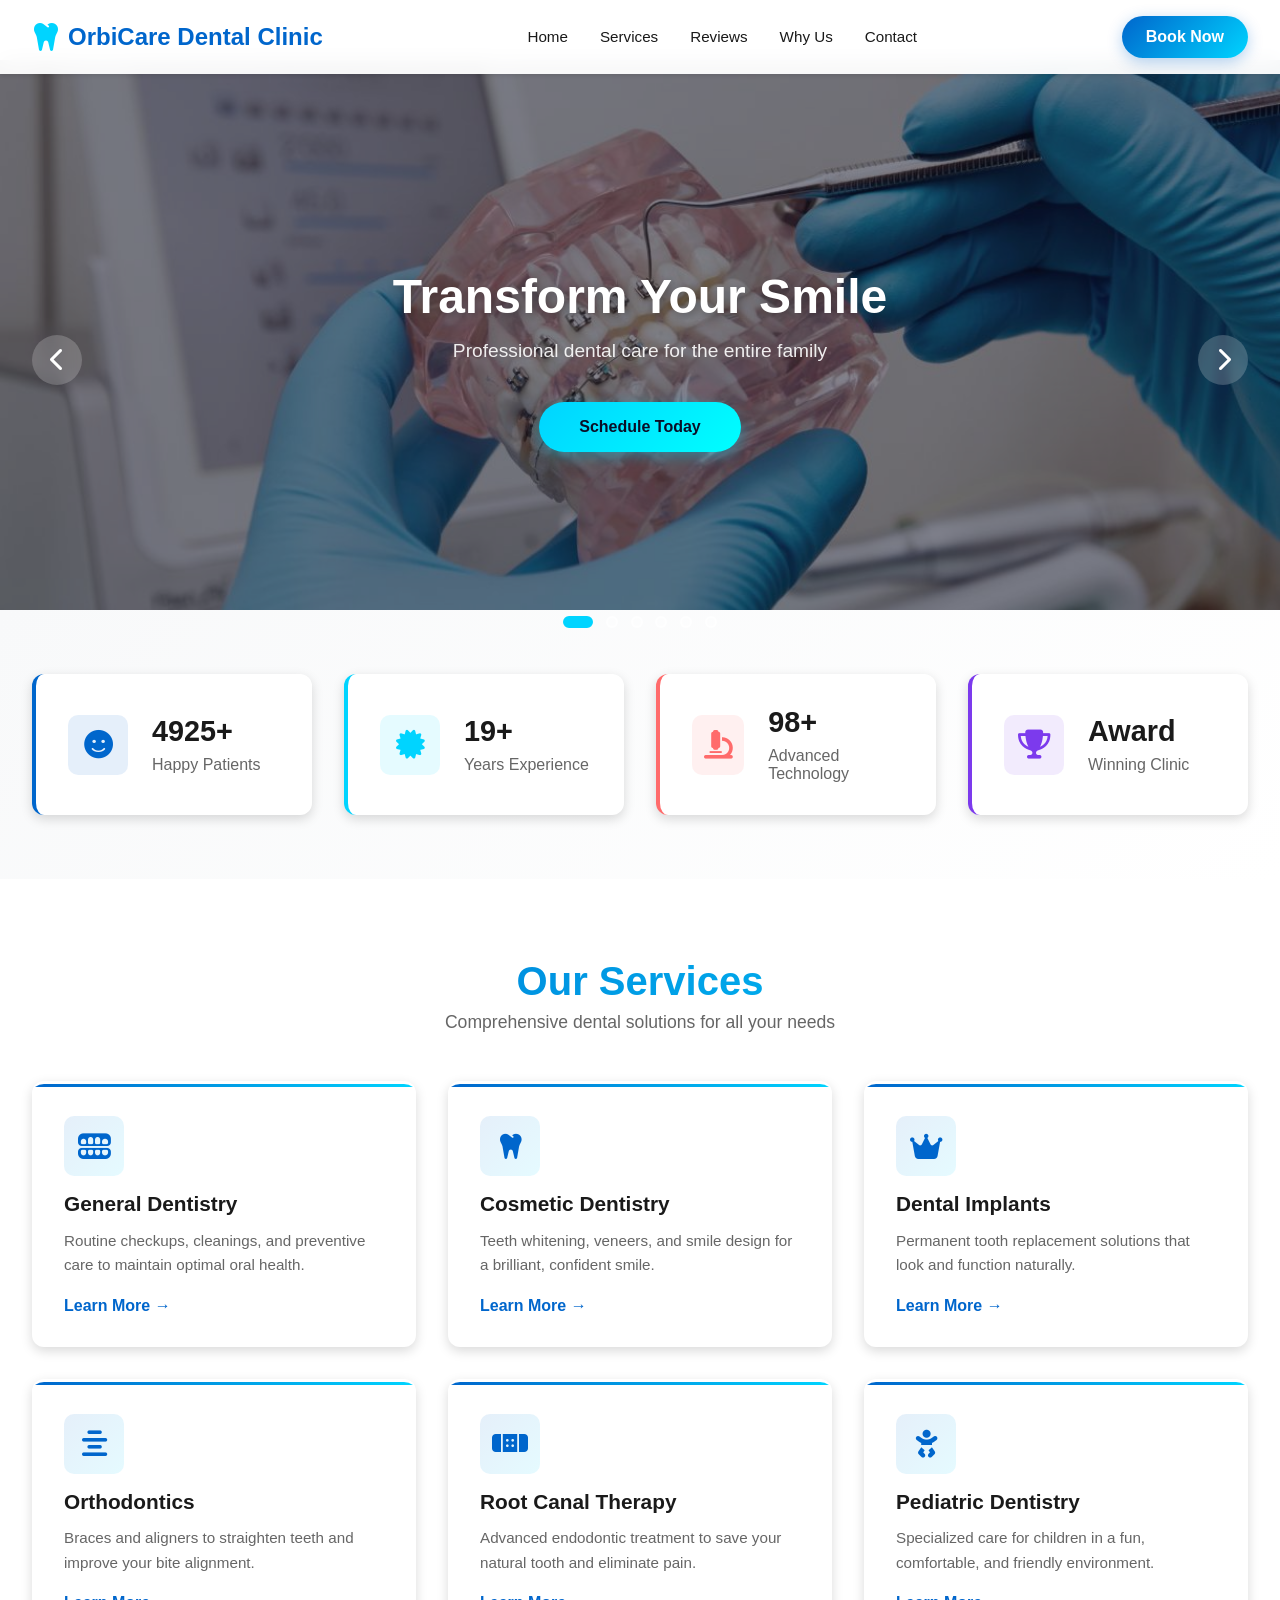
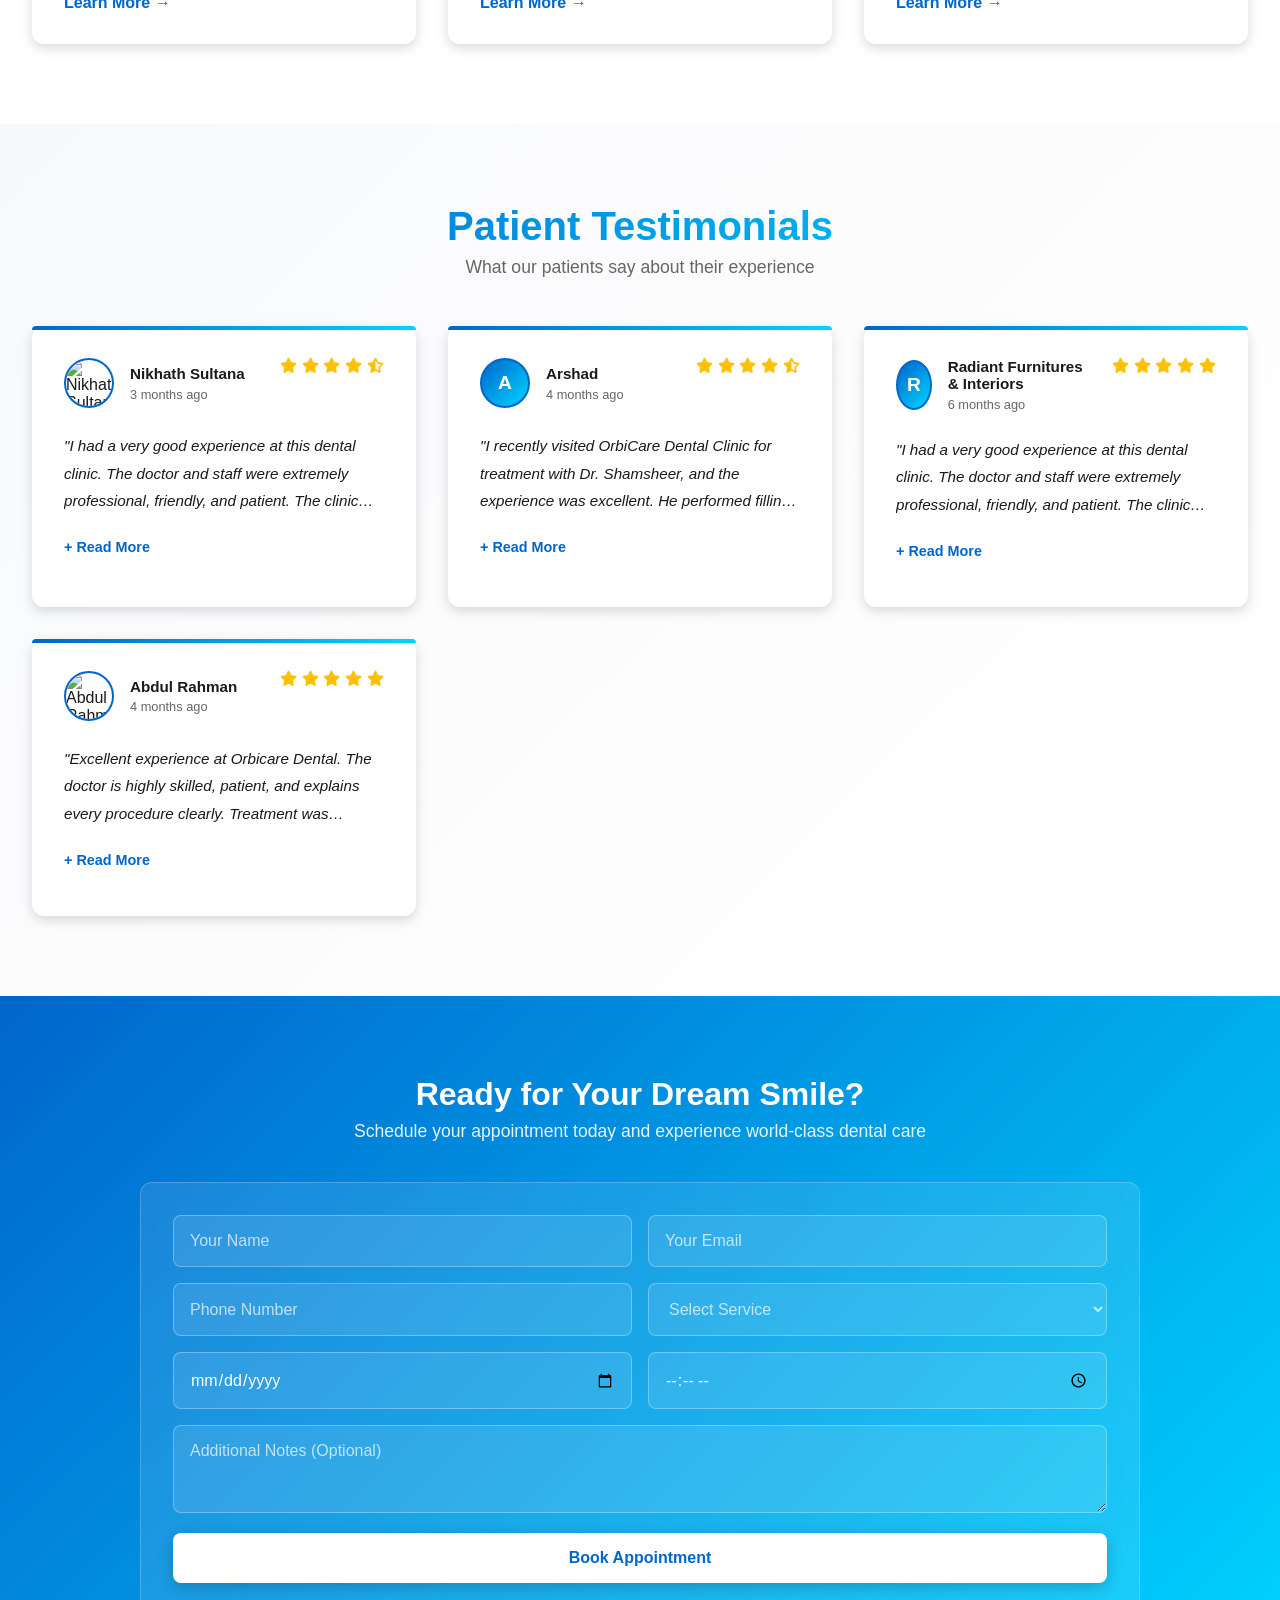
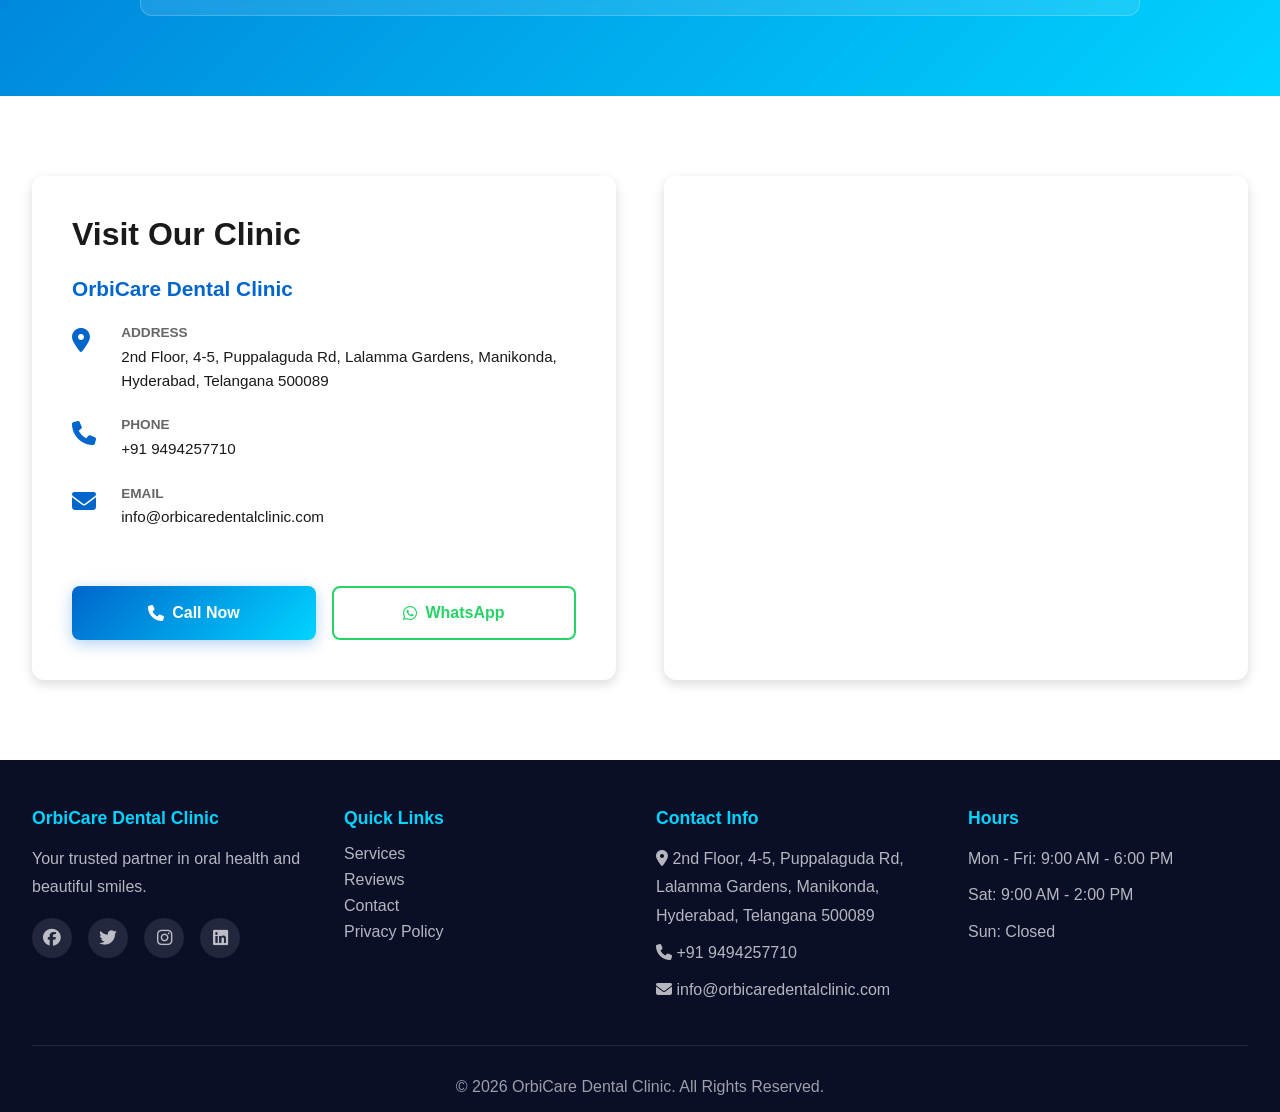
==== index.html @ 0be663b0 "first commit" ====
<!DOCTYPE html>
<html lang="en">
<head>
    <meta charset="UTF-8">
    <meta name="viewport" content="width=device-width, initial-scale=1.0">
    <title>OrbiCare Dental Clinic | Professional Dental Care</title>
    <link rel="stylesheet" href="styles.css">
    <link rel="stylesheet" href="https://cdnjs.cloudflare.com/ajax/libs/font-awesome/6.4.0/css/all.min.css">
</head>
<body>

    <!-- NAVIGATION BAR -->
    <header class="navbar">
        <div class="navbar-container">
            <div class="logo">
                <i class="fas fa-tooth"></i>
                <span>OrbiCare Dental Clinic</span>
            </div>
            <nav class="nav-menu">
                <ul class="nav-links">
                    <li><a href="#hero" class="nav-link">Home</a></li>
                    <li><a href="#services" class="nav-link">Services</a></li>
                    <li><a href="#testimonials" class="nav-link">Reviews</a></li>
                    <li><a href="#stats" class="nav-link">Why Us</a></li>
                    <li><a href="#appointment" class="nav-link">Contact</a></li>
                </ul>
            </nav>
            <a href="#appointment" class="btn-cta">Book Now</a>
            <div class="hamburger">
                <span></span>
                <span></span>
                <span></span>
            </div>
        </div>
    </header>

    <!-- HERO CAROUSEL SECTION -->
    <section id="hero" class="hero-carousel">
        <div class="carousel-container">
            <div class="carousel-wrapper">
                <div class="carousel-slide active" style="background-image: url('6.jpg')">
                    <div class="carousel-overlay"></div>
                    <div class="carousel-content">
                        <h1>Transform Your Smile</h1>
                        <p>Professional dental care for the entire family</p>
                        <a href="#appointment" class="btn-hero">Schedule Today</a>
                    </div>
                </div>
                <div class="carousel-slide" style="background-image: url('1.jpg')">
                    <div class="carousel-overlay"></div>
                    <div class="carousel-content">
                        <h1>Advanced Technology</h1>
                        <p>State-of-the-art equipment for superior results</p>
                        <a href="#services" class="btn-hero">Explore Services</a>
                    </div>
                </div>
                <div class="carousel-slide" style="background-image: url('2.jpg')">
                    <div class="carousel-overlay"></div>
                    <div class="carousel-content">
                        <h1>Expert Dentists</h1>
                        <p>Experienced professionals dedicated to your oral health</p>
                        <a href="#appointment" class="btn-hero">Meet Our Team</a>
                    </div>
                </div>
                <div class="carousel-slide" style="background-image: url('3.jpg')">
                    <div class="carousel-overlay"></div>
                    <div class="carousel-content">
                        <h1>Comfort First</h1>
                        <p>Pain-free treatments in a welcoming environment</p>
                        <a href="#services" class="btn-hero">Learn More</a>
                    </div>
                </div>
                <div class="carousel-slide" style="background-image: url('4.jpg')">
                    <div class="carousel-overlay"></div>
                    <div class="carousel-content">
                        <h1>Patient Satisfaction</h1>
                        <p>Your smile is our priority</p>
                        <a href="#testimonials" class="btn-hero">See Reviews</a>
                    </div>
                </div>
                <div class="carousel-slide" style="background-image: url('5.jpg')">
                    <div class="carousel-overlay"></div>
                    <div class="carousel-content">
                        <h1>Family Dental Care</h1>
                        <p>Complete oral health solutions for everyone</p>
                        <a href="#appointment" class="btn-hero">Book Now</a>
                    </div>
                </div>
            </div>
            <button class="carousel-control prev" onclick="changeSlide(-1)">
                <i class="fas fa-chevron-left"></i>
            </button>
            <button class="carousel-control next" onclick="changeSlide(1)">
                <i class="fas fa-chevron-right"></i>
            </button>
            <div class="carousel-dots">
                <span class="dot active" onclick="currentSlide(0)"></span>
                <span class="dot" onclick="currentSlide(1)"></span>
                <span class="dot" onclick="currentSlide(2)"></span>
                <span class="dot" onclick="currentSlide(3)"></span>
                <span class="dot" onclick="currentSlide(4)"></span>
                <span class="dot" onclick="currentSlide(5)"></span>
            </div>
        </div>
    </section>

    <!-- STATISTICS DASHBOARD SECTION -->
    <section id="stats" class="stats-dashboard">
        <div class="stats-container">
            <div class="stat-widget">
                <div class="stat-icon">
                    <i class="fas fa-smile"></i>
                </div>
                <div class="stat-content">
                    <h3>5000+</h3>
                    <p>Happy Patients</p>
                </div>
            </div>
            <div class="stat-widget">
                <div class="stat-icon">
                    <i class="fas fa-certificate"></i>
                </div>
                <div class="stat-content">
                    <h3>20+</h3>
                    <p>Years Experience</p>
                </div>
            </div>
            <div class="stat-widget">
                <div class="stat-icon">
                    <i class="fas fa-microscope"></i>
                </div>
                <div class="stat-content">
                    <h3>100%</h3>
                    <p>Advanced Technology</p>
                </div>
            </div>
            <div class="stat-widget">
                <div class="stat-icon">
                    <i class="fas fa-trophy"></i>
                </div>
                <div class="stat-content">
                    <h3>Award</h3>
                    <p>Winning Clinic</p>
                </div>
            </div>
        </div>
    </section>

    <!-- SERVICES GRID SECTION -->
    <section id="services" class="services-section">
        <div class="section-header">
            <h2>Our Services</h2>
            <p>Comprehensive dental solutions for all your needs</p>
        </div>
        <div class="services-grid">
            <div class="service-card">
                <div class="service-icon">
                    <i class="fas fa-teeth-open"></i>
                </div>
                <h3>General Dentistry</h3>
                <p>Routine checkups, cleanings, and preventive care to maintain optimal oral health.</p>
                <a href="#" class="service-link">Learn More →</a>
            </div>
            <div class="service-card">
                <div class="service-icon">
                    <i class="fas fa-tooth"></i>
                </div>
                <h3>Cosmetic Dentistry</h3>
                <p>Teeth whitening, veneers, and smile design for a brilliant, confident smile.</p>
                <a href="#" class="service-link">Learn More →</a>
            </div>
            <div class="service-card">
                <div class="service-icon">
                    <i class="fas fa-crown"></i>
                </div>
                <h3>Dental Implants</h3>
                <p>Permanent tooth replacement solutions that look and function naturally.</p>
                <a href="#" class="service-link">Learn More →</a>
            </div>
            <div class="service-card">
                <div class="service-icon">
                    <i class="fas fa-align-center"></i>
                </div>
                <h3>Orthodontics</h3>
                <p>Braces and aligners to straighten teeth and improve your bite alignment.</p>
                <a href="#" class="service-link">Learn More →</a>
            </div>
            <div class="service-card">
                <div class="service-icon">
                    <i class="fas fa-band-aid"></i>
                </div>
                <h3>Root Canal Therapy</h3>
                <p>Advanced endodontic treatment to save your natural tooth and eliminate pain.</p>
                <a href="#" class="service-link">Learn More →</a>
            </div>
            <div class="service-card">
                <div class="service-icon">
                    <i class="fas fa-baby"></i>
                </div>
                <h3>Pediatric Dentistry</h3>
                <p>Specialized care for children in a fun, comfortable, and friendly environment.</p>
                <a href="#" class="service-link">Learn More →</a>
            </div>
        </div>
    </section>

    <!-- TESTIMONIALS SECTION -->
    <section id="testimonials" class="testimonials-section">
        <div class="section-header">
            <h2>Patient Testimonials</h2>
            <p>What our patients say about their experience</p>
        </div>
        <div class="testimonials-grid">
            <div class="testimonial-card">
                <div class="testimonial-header">
                    <div class="testimonial-user">
                        <img src="https://lh3.googleusercontent.com/a-/ALV-UjXwmAlbNL9shsb-HJg9FGjCRaRhIId06NiR-T8jt3-4wOyjhgVpzw=w72-h72-p-rp-mo-br100" alt="Nikhath Sultana" class="profile-pic">
                        <div class="user-info">
                            <strong>Nikhath Sultana</strong>
                            <span>3 months ago</span>
                        </div>
                    </div>
                    <div class="rating">
                        <i class="fas fa-star"></i>
                        <i class="fas fa-star"></i>
                        <i class="fas fa-star"></i>
                        <i class="fas fa-star"></i>
                        <i class="fas fa-star-half-alt"></i>
                    </div>
                </div>
                <p class="testimonial-text testimonial-text-collapsed" id="testimonial-1">"I had a very good experience at this dental clinic. The doctor and staff were extremely professional, friendly, and patient. The clinic was clean and well maintained, and the treatment was explained clearly before starting. I felt comfortable throughout the procedure. Highly recommended for anyone looking for quality dental care. Please visit orbicare Dental clinic"</p>
                <button class="read-more-btn" onclick="toggleTestimonial(1)">Read More</button>
            </div>
            <div class="testimonial-card">
                <div class="testimonial-header">
                    <div class="testimonial-user">
                        <div class="profile-pic profile-pic-placeholder">A</div>
                        <div class="user-info">
                            <strong>Arshad</strong>
                            <span>4 months ago</span>
                        </div>
                    </div>
                    <div class="rating">
                        <i class="fas fa-star"></i>
                        <i class="fas fa-star"></i>
                        <i class="fas fa-star"></i>
                        <i class="fas fa-star"></i>
                        <i class="fas fa-star-half-alt"></i>
                    </div>
                </div>
                <p class="testimonial-text testimonial-text-collapsed" id="testimonial-2">"I recently visited OrbiCare Dental Clinic for treatment with Dr. Shamsheer, and the experience was excellent. He performed fillings on several cavities using a truly minimally invasive approach, removing only what was necessary to preserve the natural tooth structure and help prevent a future root canal. He also carried out localized cleaning without using harsh chemicals, which made the procedure very comfortable. The treatment was smooth, precise, and pain-free, and my dental pain has fully resolved. Another major positive is that the rates are very affordable compared to the current market, while still providing some of the best quality treatment I've experienced. Overall, Dr. Shamsheer is skilled, gentle, and highly professional. I strongly recommend OrbiCare Dental Clinic for anyone looking for quality, conservative, and affordable dental care."</p>
                <button class="read-more-btn" onclick="toggleTestimonial(2)">Read More</button>
            </div>
            <div class="testimonial-card">
                <div class="testimonial-header">
                    <div class="testimonial-user">
                        <div class="profile-pic profile-pic-placeholder">R</div>
                        <div class="user-info">
                            <strong>Radiant Furnitures & Interiors</strong>
                            <span>6 months ago</span>
                        </div>
                    </div>
                    <div class="rating">
                        <i class="fas fa-star"></i>
                        <i class="fas fa-star"></i>
                        <i class="fas fa-star"></i>
                        <i class="fas fa-star"></i>
                        <i class="fas fa-star"></i>
                    </div>
                </div>
                <p class="testimonial-text testimonial-text-collapsed" id="testimonial-3">"I had a very good experience at this dental clinic. The doctor and staff were extremely professional, friendly, and patient. The clinic was clean and well maintained, and the treatment was explained clearly before starting. I felt comfortable throughout the procedure. Highly recommended for anyone looking for quality dental care. Please visit orbicare Dental clinic"</p>
                <button class="read-more-btn" onclick="toggleTestimonial(3)">Read More</button>
            </div>
            <div class="testimonial-card">
                <div class="testimonial-header">
                    <div class="testimonial-user">
                        <img src="https://lh3.googleusercontent.com/a/ACg8ocLKj0dc8hslzlyvfZ8JOM10pDbDwIkddR0zDr7PDvWRXV9E-w=w72-h72-p-rp-mo-br100" alt="Abdul Rahman" class="profile-pic">
                        <div class="user-info">
                            <strong>Abdul Rahman</strong>
                            <span>4 months ago</span>
                        </div>
                    </div>
                    <div class="rating">
                        <i class="fas fa-star"></i>
                        <i class="fas fa-star"></i>
                        <i class="fas fa-star"></i>
                        <i class="fas fa-star"></i>
                        <i class="fas fa-star"></i>
                    </div>
                </div>
                <p class="testimonial-text testimonial-text-collapsed" id="testimonial-4">"Excellent experience at Orbicare Dental. The doctor is highly skilled, patient, and explains every procedure clearly. Treatment was precise, painless, and done with great attention to detail. The clinic is clean, modern, and well maintained. Highly recommended for anyone looking for quality dental care."</p>
                <button class="read-more-btn" onclick="toggleTestimonial(4)">Read More</button>
            </div>
        </div>
    </section>

    <!-- APPOINTMENT BOOKING SECTION -->
    <section id="appointment" class="appointment-section">
        <div class="appointment-container">
            <div class="appointment-content">
                <h2>Ready for Your Dream Smile?</h2>
                <p>Schedule your appointment today and experience world-class dental care</p>
            </div>
            <form class="appointment-form" id="appointmentForm">
                <div class="form-row">
                    <input type="text" placeholder="Your Name" required>
                    <input type="email" placeholder="Your Email" required>
                </div>
                <div class="form-row">
                    <input type="tel" placeholder="Phone Number" required>
                    <select required>
                        <option value="">Select Service</option>
                        <option value="cleaning">General Dentistry</option>
                        <option value="cosmetic">Cosmetic Dentistry</option>
                        <option value="implants">Dental Implants</option>
                        <option value="ortho">Orthodontics</option>
                        <option value="root-canal">Root Canal</option>
                        <option value="pediatric">Pediatric Care</option>
                    </select>
                </div>
                <div class="form-row">
                    <input type="date" required>
                    <input type="time" required>
                </div>
                <textarea placeholder="Additional Notes (Optional)" rows="3"></textarea>
                <button type="submit" class="btn-submit">Book Appointment</button>
            </form>
        </div>
    </section>

    <!-- CONTACT & LOCATION SECTION -->
    <section id="location" class="location-section">
        <div class="location-container">
            <div class="location-content">
                <div class="contact-info-box">
                    <h2>Visit Our Clinic</h2>
                    <div class="clinic-details">
                        <h3>OrbiCare Dental Clinic</h3>
                        <div class="detail-item">
                            <i class="fas fa-map-marker-alt"></i>
                            <div>
                                <p class="detail-label">Address</p>
                                <p class="detail-text">2nd Floor, 4-5, Puppalaguda Rd, Lalamma Gardens, Manikonda, Hyderabad, Telangana 500089</p>
                            </div>
                        </div>
                        <div class="detail-item">
                            <i class="fas fa-phone"></i>
                            <div>
                                <p class="detail-label">Phone</p>
                                <a href="tel:+919494257710" class="detail-text">+91 9494257710</a>
                            </div>
                        </div>
                        <div class="detail-item">
                            <i class="fas fa-envelope"></i>
                            <div>
                                <p class="detail-label">Email</p>
                                <a href="mailto:info@orbicaredentalclinic.com" class="detail-text">info@orbicaredentalclinic.com</a>
                            </div>
                        </div>
                    </div>
                    <div class="contact-buttons">
                        <a href="tel:+919494257710" class="btn-contact-call">
                            <i class="fas fa-phone"></i> Call Now
                        </a>
                        <a href="https://wa.me/919494257710" class="btn-contact-whatsapp">
                            <i class="fab fa-whatsapp"></i> WhatsApp
                        </a>
                    </div>
                </div>
                <div class="map-container">
                    <iframe 
                        src="https://www.google.com/maps/embed?pb=!1m18!1m12!1m3!1d3806.4167!2d78.37878!3d17.4294!2m3!1f0!2f0!3f0!3m2!1i1024!2i768!4f13.1!3m3!1m2!1s0x3bcb8f5e5e5e5e5d%3A0x5e5e5e5e5e5e5e5e!2s2nd%20Floor%2C%204-5%2C%20Puppalaguda%20Rd%2C%20Lalamma%20Gardens%2C%20Manikonda%2C%20Hyderabad%2C%20Telangana%20500089!5e0!3m2!1sen!2sin!4v1717080000000" 
                        width="100%" 
                        height="400" 
                        style="border:0; border-radius: 12px;" 
                        allowfullscreen="" 
                        loading="lazy" 
                        referrerpolicy="no-referrer-when-downgrade">
                    </iframe>
                </div>
            </div>
        </div>
    </section>

    <!-- FOOTER -->
    <footer class="footer">
        <div class="footer-content">
            <div class="footer-column">
                <h4>OrbiCare Dental Clinic</h4>
                <p>Your trusted partner in oral health and beautiful smiles.</p>
                <div class="social-links">
                    <a href="#"><i class="fab fa-facebook"></i></a>
                    <a href="#"><i class="fab fa-twitter"></i></a>
                    <a href="#"><i class="fab fa-instagram"></i></a>
                    <a href="#"><i class="fab fa-linkedin"></i></a>
                </div>
            </div>
            <div class="footer-column">
                <h4>Quick Links</h4>
                <ul>
                    <li><a href="#services">Services</a></li>
                    <li><a href="#testimonials">Reviews</a></li>
                    <li><a href="#appointment">Contact</a></li>
                    <li><a href="#">Privacy Policy</a></li>
                </ul>
            </div>
            <div class="footer-column">
                <h4>Contact Info</h4>
                <p><i class="fas fa-map-marker-alt"></i> 2nd Floor, 4-5, Puppalaguda Rd, Lalamma Gardens, Manikonda, Hyderabad, Telangana 500089</p>
                <p><i class="fas fa-phone"></i> +91 9494257710</p>
                <p><i class="fas fa-envelope"></i> info@orbicaredentalclinic.com</p>
            </div>
            <div class="footer-column">
                <h4>Hours</h4>
                <p>Mon - Fri: 9:00 AM - 6:00 PM</p>
                <p>Sat: 9:00 AM - 2:00 PM</p>
                <p>Sun: Closed</p>
            </div>
        </div>
        <div class="footer-bottom">
            <p>&copy; 2026 OrbiCare Dental Clinic. All Rights Reserved.</p>
        </div>
    </footer>

    <script src="script.js"></script>
</body>
</html>
---- styles.css ----
/* ============================================
   MODERN DENTAL CLINIC WEBSITE CSS
   ============================================ */

/* ROOT VARIABLES */
:root {
    --primary-color: #0066cc;
    --secondary-color: #00d4ff;
    --accent-color: #ff6b6b;
    --dark-bg: #0a0e27;
    --light-bg: #ffffff;
    --text-dark: #1a1a1a;
    --text-light: #666666;
    --border-color: #e0e0e0;
    --shadow-sm: 0 2px 4px rgba(0, 0, 0, 0.1);
    --shadow-md: 0 4px 12px rgba(0, 0, 0, 0.15);
    --shadow-lg: 0 8px 24px rgba(0, 0, 0, 0.2);
    --transition: all 0.3s cubic-bezier(0.25, 0.46, 0.45, 0.94);
}

/* GLOBAL STYLES */
* {
    margin: 0;
    padding: 0;
    box-sizing: border-box;
}

html {
    scroll-behavior: smooth;
}

body {
    font-family: 'Segoe UI', Tahoma, Geneva, Verdana, sans-serif;
    color: var(--text-dark);
    background-color: var(--light-bg);
    overflow-x: hidden;
}


a {
    text-decoration: none;
    color: inherit;
    transition: var(--transition);
}

button {
    cursor: pointer;
    border: none;
    font-family: inherit;
    transition: var(--transition);
}

/* ============================================
   NAVIGATION BAR
   ============================================ */
.navbar {
    position: fixed;
    top: 0;
    left: 0;
    right: 0;
    background: rgba(255, 255, 255, 0.95);
    backdrop-filter: blur(10px);
    z-index: 1000;
    box-shadow: var(--shadow-sm);
}

.navbar-container {
    display: flex;
    align-items: center;
    justify-content: space-between;
    padding: 1rem 2rem;
    max-width: 1400px;
    margin: 0 auto;
}

.logo {
    display: flex;
    align-items: center;
    gap: 0.5rem;
    font-size: 1.5rem;
    font-weight: 700;
    color: var(--primary-color);
}

.logo i {
    font-size: 2rem;
    color: var(--secondary-color);
}

.nav-menu {
    flex: 1;
    display: flex;
    justify-content: center;
}

.nav-links {
    display: flex;
    list-style: none;
    gap: 2rem;
}

.nav-link {
    position: relative;
    font-weight: 500;
    color: var(--text-dark);
    font-size: 0.95rem;
}

.nav-link::after {
    content: '';
    position: absolute;
    bottom: -5px;
    left: 0;
    width: 0;
    height: 2px;
    background: linear-gradient(90deg, var(--primary-color), var(--secondary-color));
    transition: width 0.3s ease;
}

.nav-link:hover::after {
    width: 100%;
}

.btn-cta {
    padding: 0.75rem 1.5rem;
    background: linear-gradient(135deg, var(--primary-color), var(--secondary-color));
    color: white;
    border-radius: 50px;
    font-weight: 600;
    box-shadow: 0 4px 15px rgba(0, 102, 204, 0.3);
}

.btn-cta:hover {
    transform: translateY(-2px);
    box-shadow: 0 6px 20px rgba(0, 102, 204, 0.4);
}

.hamburger {
    display: none;
    flex-direction: column;
    cursor: pointer;
}

.hamburger span {
    width: 25px;
    height: 3px;
    background: var(--primary-color);
    margin: 5px 0;
    border-radius: 3px;
    transition: var(--transition);
}

/* ============================================
   HERO CAROUSEL SECTION
   ============================================ */
.hero-carousel {
    margin-top: 60px;
    position: relative;
    height: 600px;
    overflow: hidden;
    background: var(--dark-bg);
}

.carousel-container {
    position: relative;
    width: 100%;
    height: 100%;
}

.carousel-wrapper {
    position: relative;
    width: 100%;
    height: 100%;
}

.carousel-slide {
    position: absolute;
    width: 100%;
    height: 100%;
    background-size: cover;
    background-position: center;
    background-repeat: no-repeat;
    opacity: 0;
    transition: opacity 0.8s ease-in-out;
    display: flex;
    align-items: center;
    justify-content: center;
    z-index: 1;
}

.carousel-slide.active {
    opacity: 1;
    z-index: 2;
}

.carousel-overlay {
    position: absolute;
    top: 0;
    left: 0;
    width: 100%;
    height: 100%;
    background: rgba(10, 14, 39, 0.5);
    z-index: 1;
}

.carousel-content {
    position: relative;
    z-index: 2;
    text-align: center;
    color: white;
    max-width: 600px;
    padding: 2rem;
    animation: slideInUp 0.8s ease-out;
}

@keyframes slideInUp {
    from {
        opacity: 0;
        transform: translateY(30px);
    }
    to {
        opacity: 1;
        transform: translateY(0);
    }
}

.carousel-content h1 {
    font-size: 3rem;
    font-weight: 700;
    margin-bottom: 1rem;
    text-shadow: 2px 2px 8px rgba(0, 0, 0, 0.3);
}

.carousel-content p {
    font-size: 1.2rem;
    margin-bottom: 1.5rem;
    opacity: 0.9;
}

.btn-hero {
    display: inline-block;
    padding: 1rem 2.5rem;
    background: linear-gradient(135deg, var(--secondary-color), #00ffff);
    color: var(--dark-bg);
    border-radius: 50px;
    font-weight: 600;
    box-shadow: 0 4px 15px rgba(0, 212, 255, 0.4);
    margin-top: 1rem;
}

.btn-hero:hover {
    transform: translateY(-3px);
    box-shadow: 0 6px 25px rgba(0, 212, 255, 0.6);
}

.carousel-control {
    position: absolute;
    top: 50%;
    transform: translateY(-50%);
    background: rgba(255, 255, 255, 0.2);
    color: white;
    border: none;
    width: 50px;
    height: 50px;
    border-radius: 50%;
    font-size: 1.5rem;
    z-index: 3;
    transition: var(--transition);
    backdrop-filter: blur(5px);
}

.carousel-control:hover {
    background: rgba(255, 255, 255, 0.4);
}

.carousel-control.prev {
    left: 2rem;
}

.carousel-control.next {
    right: 2rem;
}

.carousel-dots {
    position: absolute;
    bottom: 2rem;
    left: 50%;
    transform: translateX(-50%);
    display: flex;
    gap: 0.8rem;
    z-index: 3;
}

.dot {
    width: 12px;
    height: 12px;
    border-radius: 50%;
    background: rgba(255, 255, 255, 0.4);
    cursor: pointer;
    transition: var(--transition);
    border: 2px solid rgba(255, 255, 255, 0.6);
}

.dot.active {
    background: var(--secondary-color);
    border-color: var(--secondary-color);
    width: 30px;
    border-radius: 6px;
}

/* ============================================
   STATISTICS DASHBOARD SECTION
   ============================================ */
.stats-dashboard {
    padding: 4rem 2rem;
    background: linear-gradient(135deg, #f8f9fa 0%, #ffffff 100%);
    margin: -50px 0 0 0;
    position: relative;
    z-index: 2;
}

.stats-container {
    display: grid;
    grid-template-columns: repeat(auto-fit, minmax(250px, 1fr));
    gap: 2rem;
    max-width: 1400px;
    margin: 0 auto;
}

.stat-widget {
    display: flex;
    align-items: center;
    gap: 1.5rem;
    padding: 2rem;
    background: white;
    border-radius: 12px;
    box-shadow: var(--shadow-md);
    transition: var(--transition);
    border-left: 4px solid var(--primary-color);
}

.stat-widget:hover {
    transform: translateY(-5px);
    box-shadow: var(--shadow-lg);
}

.stat-widget:nth-child(2) {
    border-left-color: var(--secondary-color);
}

.stat-widget:nth-child(3) {
    border-left-color: var(--accent-color);
}

.stat-widget:nth-child(4) {
    border-left-color: #7c3aed;
}

.stat-icon {
    display: flex;
    align-items: center;
    justify-content: center;
    width: 60px;
    height: 60px;
    border-radius: 10px;
    font-size: 1.8rem;
}

.stat-widget:nth-child(1) .stat-icon {
    background: rgba(0, 102, 204, 0.1);
    color: var(--primary-color);
}

.stat-widget:nth-child(2) .stat-icon {
    background: rgba(0, 212, 255, 0.1);
    color: var(--secondary-color);
}

.stat-widget:nth-child(3) .stat-icon {
    background: rgba(255, 107, 107, 0.1);
    color: var(--accent-color);
}

.stat-widget:nth-child(4) .stat-icon {
    background: rgba(124, 58, 237, 0.1);
    color: #7c3aed;
}

.stat-content h3 {
    font-size: 1.8rem;
    font-weight: 700;
    color: var(--text-dark);
    margin-bottom: 0.5rem;
}

.stat-content p {
    color: var(--text-light);
    font-weight: 500;
}

/* ============================================
   SERVICES SECTION
   ============================================ */
.services-section {
    padding: 5rem 2rem;
    background: var(--light-bg);
    max-width: 1400px;
    margin: 0 auto;
}

.section-header {
    text-align: center;
    margin-bottom: 3rem;
}

.section-header h2 {
    font-size: 2.5rem;
    font-weight: 700;
    margin-bottom: 0.5rem;
    background: linear-gradient(135deg, var(--primary-color), var(--secondary-color));
    -webkit-background-clip: text;
    -webkit-text-fill-color: transparent;
    background-clip: text;
}

.section-header p {
    font-size: 1.1rem;
    color: var(--text-light);
}

.services-grid {
    display: grid;
    grid-template-columns: repeat(auto-fit, minmax(320px, 1fr));
    gap: 2rem;
}

.service-card {
    padding: 2rem;
    background: white;
    border-radius: 12px;
    box-shadow: var(--shadow-md);
    transition: var(--transition);
    border-top: 3px solid transparent;
    position: relative;
    overflow: hidden;
}

.service-card::before {
    content: '';
    position: absolute;
    top: 0;
    left: 0;
    right: 0;
    height: 3px;
    background: linear-gradient(90deg, var(--primary-color), var(--secondary-color));
}

.service-card:hover {
    transform: translateY(-8px);
    box-shadow: var(--shadow-lg);
}

.service-icon {
    display: flex;
    align-items: center;
    justify-content: center;
    width: 60px;
    height: 60px;
    background: linear-gradient(135deg, rgba(0, 102, 204, 0.1), rgba(0, 212, 255, 0.1));
    border-radius: 10px;
    font-size: 1.8rem;
    color: var(--primary-color);
    margin-bottom: 1rem;
}

.service-card h3 {
    font-size: 1.3rem;
    font-weight: 600;
    margin-bottom: 0.8rem;
    color: var(--text-dark);
}

.service-card p {
    color: var(--text-light);
    line-height: 1.6;
    margin-bottom: 1.2rem;
    font-size: 0.95rem;
}

.service-link {
    display: inline-block;
    color: var(--primary-color);
    font-weight: 600;
    position: relative;
}

.service-link::after {
    content: '';
    position: absolute;
    bottom: -2px;
    left: 0;
    width: 0;
    height: 2px;
    background: var(--primary-color);
    transition: width 0.3s ease;
}

.service-link:hover::after {
    width: 100%;
}

/* ============================================
   TESTIMONIALS SECTION
   ============================================ */
.testimonials-section {
    padding: 5rem 2rem;
    background: linear-gradient(135deg, #f8f9fa 0%, #ffffff 100%);
    max-width: 1400px;
    margin: 0 auto;
}

.testimonials-grid {
    display: grid;
    grid-template-columns: repeat(auto-fit, minmax(300px, 1fr));
    gap: 2rem;
}

.testimonial-card {
    padding: 2rem;
    background: white;
    border-radius: 12px;
    box-shadow: var(--shadow-md);
    transition: var(--transition);
    position: relative;
}

.testimonial-card::before {
    content: '';
    position: absolute;
    top: 0;
    left: 0;
    right: 0;
    height: 4px;
    background: linear-gradient(90deg, var(--primary-color), var(--secondary-color));
    border-radius: 12px 12px 0 0;
}

.testimonial-card:hover {
    transform: translateY(-5px);
    box-shadow: var(--shadow-lg);
}

.testimonial-header {
    display: flex;
    justify-content: space-between;
    align-items: flex-start;
    margin-bottom: 1.5rem;
    gap: 1rem;
}

.testimonial-user {
    display: flex;
    align-items: center;
    gap: 1rem;
    flex: 1;
}

.profile-pic {
    width: 50px;
    height: 50px;
    border-radius: 50%;
    object-fit: cover;
    border: 2px solid var(--primary-color);
}

.profile-pic-placeholder {
    width: 50px;
    height: 50px;
    border-radius: 50%;
    background: linear-gradient(135deg, var(--primary-color), var(--secondary-color));
    color: white;
    display: flex;
    align-items: center;
    justify-content: center;
    font-weight: 600;
    font-size: 1.2rem;
    border: 2px solid var(--primary-color);
}

.user-info {
    display: flex;
    flex-direction: column;
    gap: 0.3rem;
}

.user-info strong {
    color: var(--text-dark);
    font-size: 0.95rem;
}

.user-info span {
    color: var(--text-light);
    font-size: 0.8rem;
}

.testimonial-text {
    color: var(--text-dark);
    line-height: 1.8;
    margin-bottom: 1.5rem;
    font-style: italic;
    font-size: 0.95rem;
}

.testimonial-text-collapsed {
    display: -webkit-box;
    -webkit-line-clamp: 3;
    -webkit-box-orient: vertical;
    overflow: hidden;
    text-overflow: ellipsis;
}

.testimonial-text-expanded {
    display: block;
    overflow: visible;
}

.read-more-btn {
    background: none;
    border: none;
    color: var(--primary-color);
    font-weight: 600;
    cursor: pointer;
    padding: 0;
    font-size: 0.9rem;
    transition: var(--transition);
    margin-bottom: 1rem;
}

.read-more-btn:hover {
    color: var(--secondary-color);
    text-decoration: underline;
}

.read-more-btn::before {
    content: '+ ';
}
.rating {
    display: flex;
    gap: 0.3rem;
    font-size: 0.95rem;
    color: #ffc107;
}

/* ============================================
   APPOINTMENT BOOKING SECTION
   ============================================ */
.appointment-section {
    padding: 5rem 2rem;
    background: linear-gradient(135deg, var(--primary-color) 0%, var(--secondary-color) 100%);
    color: white;
}

.appointment-container {
    max-width: 1000px;
    margin: 0 auto;
}

.appointment-content {
    text-align: center;
    margin-bottom: 2.5rem;
}

.appointment-content h2 {
    font-size: 2rem;
    font-weight: 700;
    margin-bottom: 0.5rem;
}

.appointment-content p {
    font-size: 1.1rem;
    opacity: 0.9;
}

.appointment-form {
    background: rgba(255, 255, 255, 0.1);
    backdrop-filter: blur(10px);
    padding: 2rem;
    border-radius: 12px;
    border: 1px solid rgba(255, 255, 255, 0.2);
}

.form-row {
    display: grid;
    grid-template-columns: repeat(auto-fit, minmax(250px, 1fr));
    gap: 1rem;
    margin-bottom: 1rem;
}

.appointment-form input,
.appointment-form select,
.appointment-form textarea {
    width: 100%;
    padding: 1rem;
    border: 1px solid rgba(255, 255, 255, 0.3);
    border-radius: 8px;
    background: rgba(255, 255, 255, 0.1);
    color: white;
    font-family: inherit;
    font-size: 1rem;
    transition: var(--transition);
}

.appointment-form input::placeholder,
.appointment-form select,
.appointment-form textarea::placeholder {
    color: rgba(255, 255, 255, 0.7);
}

.appointment-form input:focus,
.appointment-form select:focus,
.appointment-form textarea:focus {
    outline: none;
    background: rgba(255, 255, 255, 0.15);
    border-color: rgba(255, 255, 255, 0.5);
}

.appointment-form textarea {
    resize: vertical;
}

.btn-submit {
    width: 100%;
    padding: 1rem;
    background: white;
    color: var(--primary-color);
    border-radius: 8px;
    font-weight: 600;
    font-size: 1rem;
    margin-top: 1rem;
    box-shadow: 0 4px 15px rgba(0, 0, 0, 0.2);
}

.btn-submit:hover {
    transform: translateY(-2px);
    box-shadow: 0 6px 20px rgba(0, 0, 0, 0.3);
}

/* ============================================
   LOCATION & CONTACT SECTION
   ============================================ */
.location-section {
    padding: 5rem 2rem;
    background: var(--light-bg);
}

.location-container {
    max-width: 1400px;
    margin: 0 auto;
}

.location-content {
    display: grid;
    grid-template-columns: 1fr 1fr;
    gap: 3rem;
    align-items: stretch;
}

.contact-info-box {
    background: white;
    padding: 2.5rem;
    border-radius: 12px;
    box-shadow: var(--shadow-md);
    display: flex;
    flex-direction: column;
    justify-content: space-between;
}

.contact-info-box h2 {
    font-size: 2rem;
    font-weight: 700;
    margin-bottom: 1.5rem;
    color: var(--text-dark);
}

.clinic-details {
    margin-bottom: 2rem;
}

.clinic-details h3 {
    font-size: 1.3rem;
    font-weight: 600;
    color: var(--primary-color);
    margin-bottom: 1.5rem;
}

.detail-item {
    display: flex;
    gap: 1.2rem;
    margin-bottom: 1.5rem;
}

.detail-item i {
    font-size: 1.5rem;
    color: var(--primary-color);
    min-width: 30px;
    margin-top: 0.2rem;
}

.detail-item div {
    flex: 1;
}

.detail-label {
    font-weight: 600;
    font-size: 0.85rem;
    color: var(--text-light);
    text-transform: uppercase;
    margin-bottom: 0.3rem;
}

.detail-text {
    color: var(--text-dark);
    line-height: 1.6;
    font-size: 0.95rem;
}

.detail-text:hover {
    color: var(--primary-color);
}

.contact-buttons {
    display: grid;
    grid-template-columns: 1fr 1fr;
    gap: 1rem;
}

.btn-contact-call,
.btn-contact-whatsapp {
    display: flex;
    align-items: center;
    justify-content: center;
    gap: 0.5rem;
    padding: 1rem 1.5rem;
    border-radius: 8px;
    font-weight: 600;
    transition: var(--transition);
    text-decoration: none;
}

.btn-contact-call {
    background: linear-gradient(135deg, var(--primary-color), var(--secondary-color));
    color: white;
    box-shadow: 0 4px 15px rgba(0, 102, 204, 0.3);
}

.btn-contact-call:hover {
    transform: translateY(-2px);
    box-shadow: 0 6px 20px rgba(0, 102, 204, 0.4);
}

.btn-contact-whatsapp {
    background: white;
    color: #25d366;
    border: 2px solid #25d366;
}

.btn-contact-whatsapp:hover {
    background: #25d366;
    color: white;
    transform: translateY(-2px);
}

.map-container {
    border-radius: 12px;
    overflow: hidden;
    box-shadow: var(--shadow-md);
}

.map-container iframe {
    width: 100%;
    height: 100%;
    min-height: 400px;
}

/* ============================================
   RESPONSIVE LOCATION SECTION
   ============================================ */
@media (max-width: 1024px) {
    .location-content {
        grid-template-columns: 1fr;
        gap: 2rem;
    }

    .contact-info-box {
        padding: 2rem;
    }

    .contact-buttons {
        grid-template-columns: 1fr;
    }
}

@media (max-width: 768px) {
    .location-section {
        padding: 3rem 1.5rem;
    }

    .contact-info-box h2 {
        font-size: 1.5rem;
    }

    .clinic-details h3 {
        font-size: 1.1rem;
    }

    .detail-item {
        gap: 1rem;
        margin-bottom: 1.2rem;
    }

    .detail-item i {
        font-size: 1.3rem;
    }

    .detail-text {
        font-size: 0.9rem;
    }

    .btn-contact-call,
    .btn-contact-whatsapp {
        padding: 0.8rem 1rem;
        font-size: 0.9rem;
    }
}
.footer {
    background: var(--dark-bg);
    color: white;
    padding: 3rem 2rem 1rem;
}

.footer-content {
    display: grid;
    grid-template-columns: repeat(auto-fit, minmax(250px, 1fr));
    gap: 2rem;
    max-width: 1400px;
    margin: 0 auto 2rem;
}

.footer-column h4 {
    font-size: 1.1rem;
    margin-bottom: 1rem;
    color: var(--secondary-color);
}

.footer-column p {
    color: rgba(255, 255, 255, 0.7);
    line-height: 1.8;
    margin-bottom: 0.5rem;
}

.footer-column ul {
    list-style: none;
}

.footer-column ul li {
    margin-bottom: 0.5rem;
}

.footer-column a {
    color: rgba(255, 255, 255, 0.7);
    transition: var(--transition);
}

.footer-column a:hover {
    color: var(--secondary-color);
}

.social-links {
    display: flex;
    gap: 1rem;
    margin-top: 1rem;
}

.social-links a {
    display: flex;
    align-items: center;
    justify-content: center;
    width: 40px;
    height: 40px;
    background: rgba(255, 255, 255, 0.1);
    border-radius: 50%;
    font-size: 1.1rem;
}

.social-links a:hover {
    background: var(--secondary-color);
    color: var(--dark-bg);
}

.footer-bottom {
    text-align: center;
    padding-top: 2rem;
    border-top: 1px solid rgba(255, 255, 255, 0.1);
    color: rgba(255, 255, 255, 0.6);
}

/* ============================================
   RESPONSIVE DESIGN
   ============================================ */
@media (max-width: 768px) {
    .navbar-container {
        padding: 0.8rem 1rem;
    }

    .nav-links {
        gap: 1rem;
    }

    .nav-link {
        font-size: 0.85rem;
    }

    .btn-cta {
        padding: 0.6rem 1.2rem;
        font-size: 0.9rem;
    }

    .hero-carousel {
        height: 400px;
    }

    .carousel-content h1 {
        font-size: 2rem;
    }

    .carousel-content p {
        font-size: 1rem;
    }

    .carousel-control {
        width: 40px;
        height: 40px;
        font-size: 1.2rem;
    }

    .carousel-control.prev {
        left: 1rem;
    }

    .carousel-control.next {
        right: 1rem;
    }

    .stats-container {
        grid-template-columns: repeat(auto-fit, minmax(200px, 1fr));
        gap: 1rem;
    }

    .stat-widget {
        padding: 1.5rem;
    }

    .section-header h2 {
        font-size: 2rem;
    }

    .services-grid {
        grid-template-columns: 1fr;
    }

    .appointment-form {
        padding: 1.5rem;
    }

    .form-row {
        grid-template-columns: 1fr;
    }

    .hamburger {
        display: flex;
    }

    .nav-menu {
        position: absolute;
        top: 100%;
        left: 0;
        right: 0;
        background: white;
        display: none;
        flex-direction: column;
        padding: 1rem;
        box-shadow: var(--shadow-lg);
    }

    .nav-menu.active {
        display: flex;
    }

    .nav-links {
        flex-direction: column;
        gap: 0.5rem;
    }
}

@media (max-width: 480px) {
    .logo span {
        display: none;
    }

    .hero-carousel {
        height: 300px;
    }

    .carousel-content h1 {
        font-size: 1.5rem;
    }

    .carousel-content p {
        font-size: 0.9rem;
    }

    .btn-hero {
        padding: 0.8rem 1.5rem;
        font-size: 0.9rem;
    }

    .section-header h2 {
        font-size: 1.5rem;
    }

    .stat-content h3 {
        font-size: 1.4rem;
    }

    .appointment-content h2 {
        font-size: 1.5rem;
    }

    .footer-content {
        grid-template-columns: 1fr;
    }
}
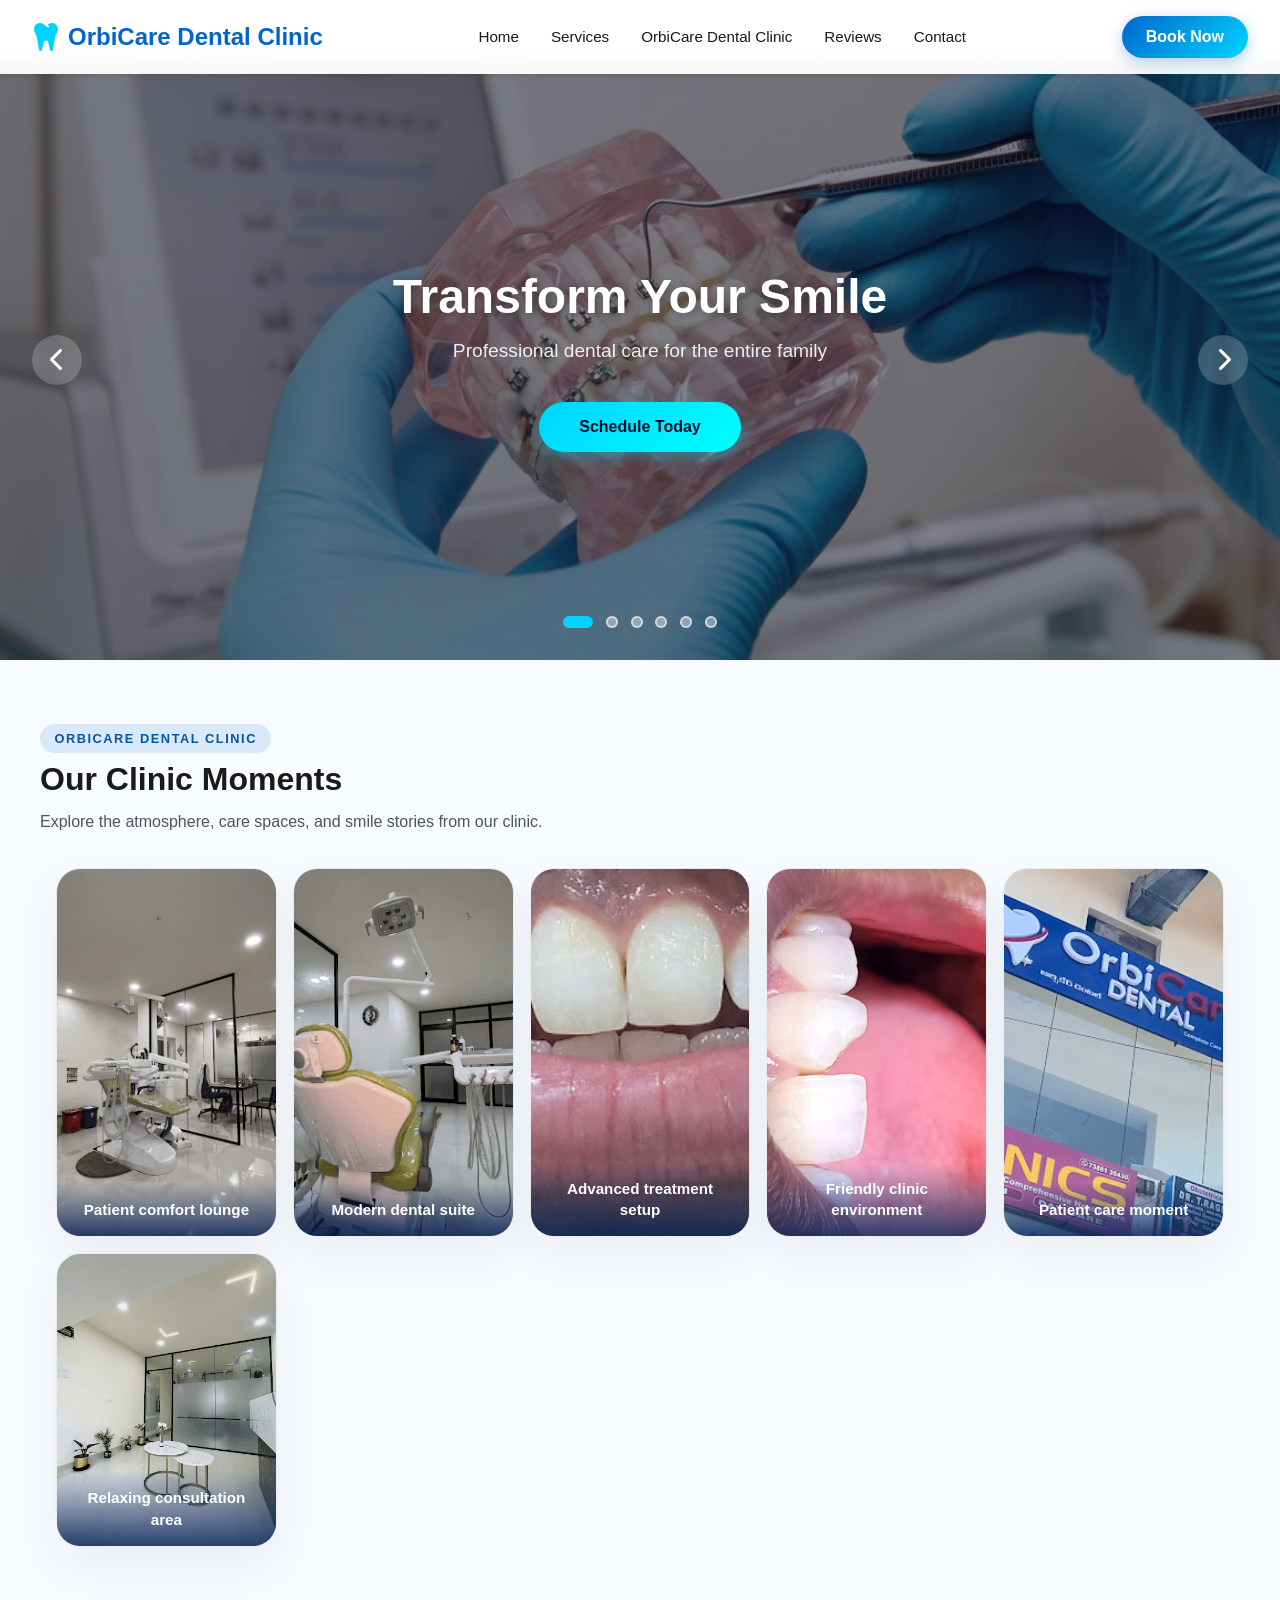
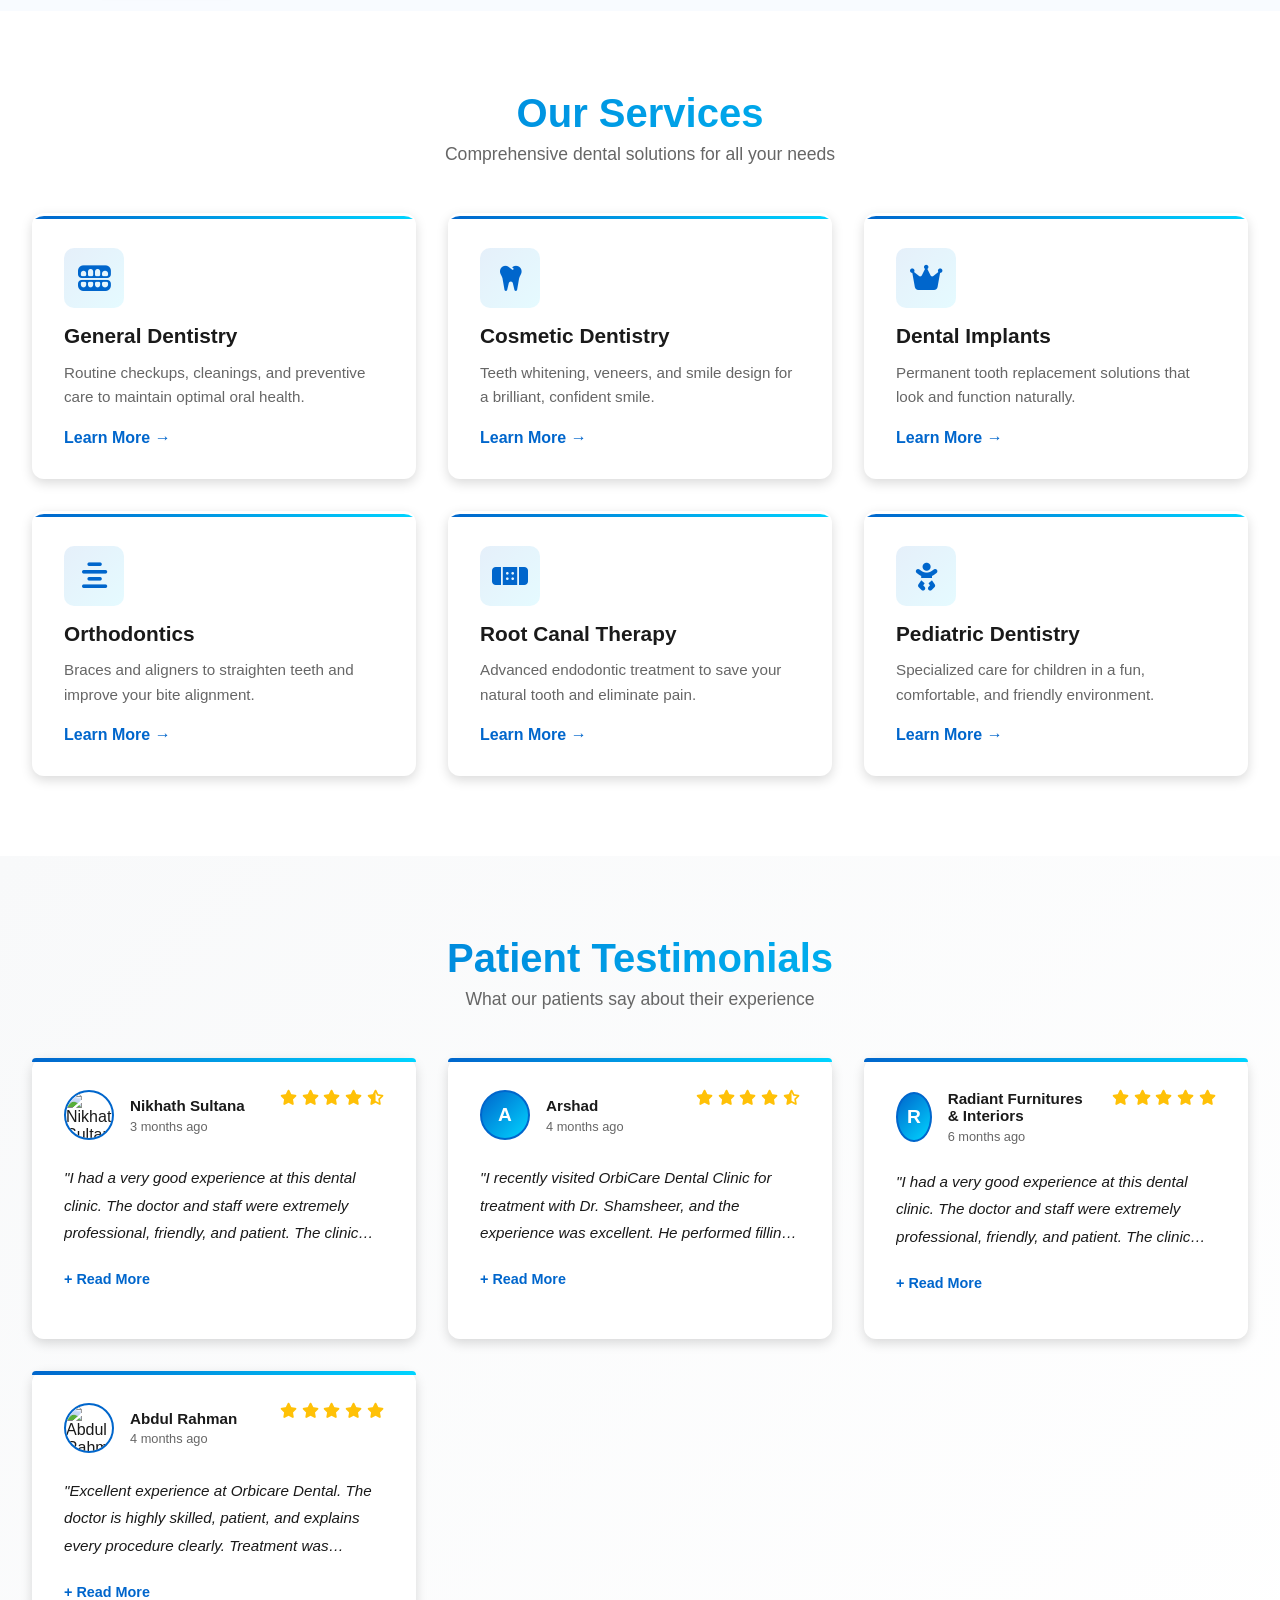
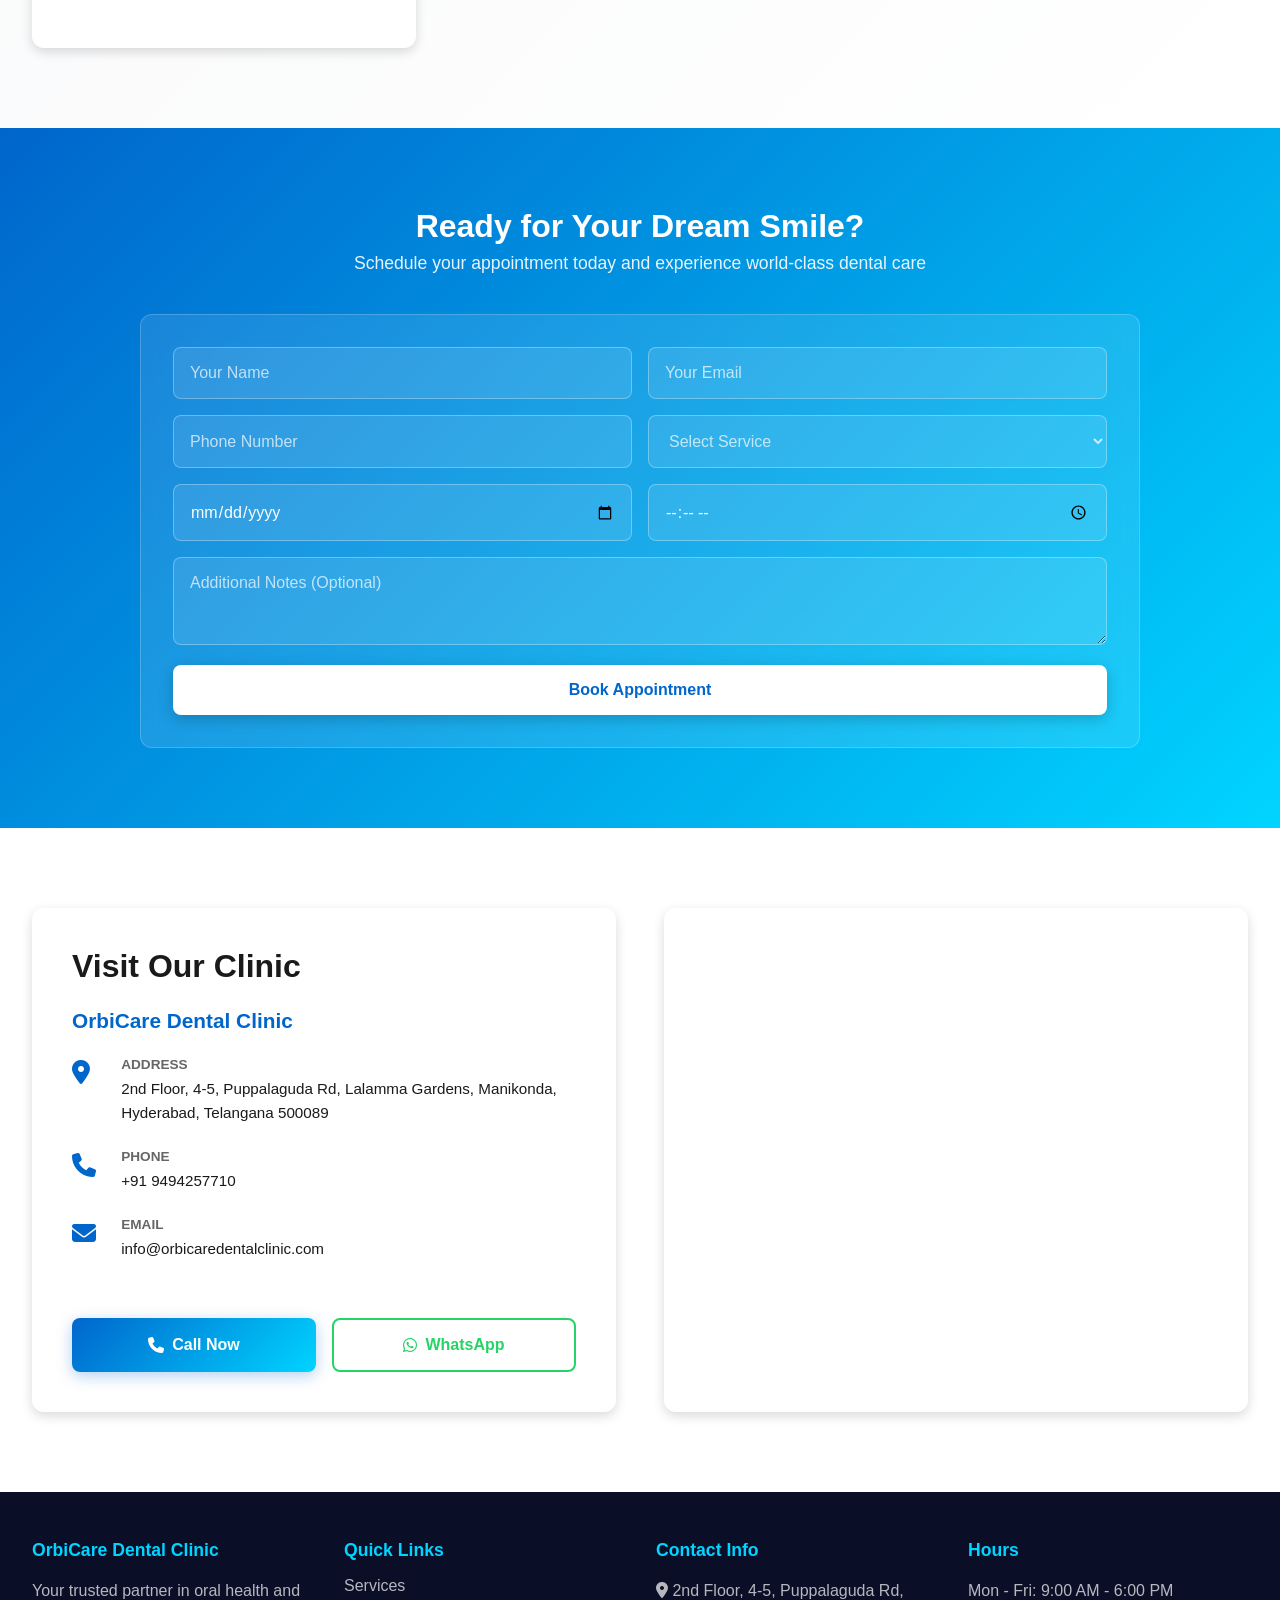
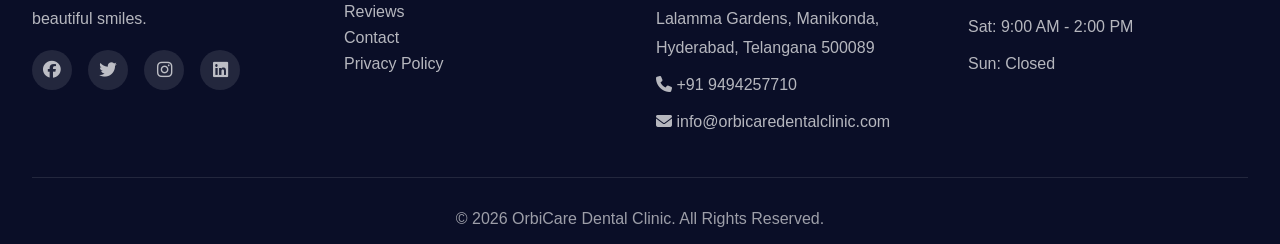
==== commit 182a14fe: "Gallery UI added" ====
--- a/index.html
+++ b/index.html
@@ -20,8 +20,9 @@
                 <ul class="nav-links">
                     <li><a href="#hero" class="nav-link">Home</a></li>
                     <li><a href="#services" class="nav-link">Services</a></li>
+                    <li><a href="#gallery" class="nav-link">OrbiCare Dental Clinic</a></li>
                     <li><a href="#testimonials" class="nav-link">Reviews</a></li>
-                    <li><a href="#stats" class="nav-link">Why Us</a></li>
+                    <!-- <li><a href="#stats" class="nav-link">Why Us</a></li> -->
                     <li><a href="#appointment" class="nav-link">Contact</a></li>
                 </ul>
             </nav>
@@ -105,7 +106,7 @@
     </section>
 
     <!-- STATISTICS DASHBOARD SECTION -->
-    <section id="stats" class="stats-dashboard">
+    <!-- <section id="stats" class="stats-dashboard">
         <div class="stats-container">
             <div class="stat-widget">
                 <div class="stat-icon">
@@ -144,7 +145,54 @@
                 </div>
             </div>
         </div>
-    </section>
+    </section> -->
+
+    <!-- GALLERY SECTION -->
+     <section id="gallery-placeholder"></section>
+    <!-- <section id="gallery" class="gallery-section">
+        <div class="section-header">
+            <h2>Our Clinic Gallery</h2>
+            <p>Explore our state-of-the-art dental facility and welcoming environment</p>
+        </div>
+        <div class="gallery-grid">
+            <div class="gallery-item">
+                <img src="1.jpg" alt="Dental Clinic Interior">
+                <div class="gallery-overlay">
+                    <h3>Advanced Equipment</h3>
+                </div>
+            </div>
+            <div class="gallery-item">
+                <img src="2.jpg" alt="Treatment Room">
+                <div class="gallery-overlay">
+                    <h3>Modern Treatment Rooms</h3>
+                </div>
+            </div>
+            <div class="gallery-item">
+                <img src="3.jpg" alt="Patient Care">
+                <div class="gallery-overlay">
+                    <h3>Professional Care</h3>
+                </div>
+            </div>
+            <div class="gallery-item">
+                <img src="4.jpg" alt="Waiting Area">
+                <div class="gallery-overlay">
+                    <h3>Comfortable Waiting Area</h3>
+                </div>
+            </div>
+            <div class="gallery-item">
+                <img src="5.jpg" alt="Clinic Design">
+                <div class="gallery-overlay">
+                    <h3>Beautiful Clinic Design</h3>
+                </div>
+            </div>
+            <div class="gallery-item">
+                <img src="6.jpg" alt="Team at Work">
+                <div class="gallery-overlay">
+                    <h3>Skilled Team</h3>
+                </div>
+            </div>
+        </div>
+    </section> -->
 
     <!-- SERVICES GRID SECTION -->
     <section id="services" class="services-section">
@@ -214,7 +262,7 @@
             <div class="testimonial-card">
                 <div class="testimonial-header">
                     <div class="testimonial-user">
-                        <img src="https://lh3.googleusercontent.com/a-/ALV-UjXwmAlbNL9shsb-HJg9FGjCRaRhIId06NiR-T8jt3-4wOyjhgVpzw=w72-h72-p-rp-mo-br100" alt="Nikhath Sultana" class="profile-pic">
+                        <img src="https://lh3.googleusercontent.com/a-/ALV-UjXwmAlbNL9shsb-HJg9FGjCRaRhIId06NiR-T8jt3-4wOyjhgVpzw=w72-h72-p-rp-mo-br100" alt="Nikhath Sultana" class="profile-pic" onerror="showInitial(this, 'Nikhath Sultana')">
                         <div class="user-info">
                             <strong>Nikhath Sultana</strong>
                             <span>3 months ago</span>
@@ -274,7 +322,7 @@
             <div class="testimonial-card">
                 <div class="testimonial-header">
                     <div class="testimonial-user">
-                        <img src="https://lh3.googleusercontent.com/a/ACg8ocLKj0dc8hslzlyvfZ8JOM10pDbDwIkddR0zDr7PDvWRXV9E-w=w72-h72-p-rp-mo-br100" alt="Abdul Rahman" class="profile-pic">
+                        <img src="https://lh3.googleusercontent.com/a/ACg8ocLKj0dc8hslzlyvfZ8JOM10pDbDwIkddR0zDr7PDvWRXV9E-w=w72-h72-p-rp-mo-br100" alt="Abdul Rahman" class="profile-pic" onerror="showInitial(this, 'Abdul Rahman')">
                         <div class="user-info">
                             <strong>Abdul Rahman</strong>
                             <span>4 months ago</span>
--- a/styles.css
+++ b/styles.css
@@ -746,6 +746,122 @@
 }
 
 /* ============================================
+   GALLERY SECTION
+   ============================================ */
+.gallery-section {
+    padding: 5rem 2rem;
+    background: var(--light-bg);
+}
+
+.gallery-section .section-header {
+    max-width: 1400px;
+    margin: 0 auto 3rem;
+}
+
+.gallery-grid {
+    display: grid;
+    grid-template-columns: repeat(auto-fit, minmax(280px, 1fr));
+    gap: 2.5rem;
+    max-width: 1400px;
+    margin: 0 auto;
+    padding: 0 1rem;
+}
+
+.gallery-item {
+    position: relative;
+    overflow: hidden;
+    border-radius: 12px;
+    box-shadow: var(--shadow-md);
+    cursor: pointer;
+    transition: var(--transition);
+    height: 280px;
+    background-color: #f0f0f0;
+}
+
+.gallery-item img {
+    width: 100%;
+    height: 100%;
+    object-fit: cover;
+    object-position: center;
+    transition: var(--transition);
+    display: block;
+}
+
+.gallery-item:hover img {
+    transform: scale(1.08);
+}
+
+.gallery-overlay {
+    position: absolute;
+    top: 0;
+    left: 0;
+    right: 0;
+    bottom: 0;
+    background: linear-gradient(135deg, rgba(0, 102, 204, 0.85), rgba(0, 212, 255, 0.85));
+    display: flex;
+    align-items: center;
+    justify-content: center;
+    opacity: 0;
+    transition: var(--transition);
+    z-index: 2;
+}
+
+.gallery-overlay h3 {
+    color: white;
+    font-size: 1.2rem;
+    font-weight: 600;
+    text-align: center;
+    padding: 1.5rem;
+    text-shadow: 0 2px 4px rgba(0, 0, 0, 0.2);
+}
+
+.gallery-item:hover .gallery-overlay {
+    opacity: 1;
+}
+
+@media (max-width: 1024px) {
+    .gallery-grid {
+        grid-template-columns: repeat(auto-fit, minmax(250px, 1fr));
+        gap: 2rem;
+    }
+
+    .gallery-item {
+        height: 250px;
+    }
+}
+
+@media (max-width: 768px) {
+    .gallery-section {
+        padding: 3rem 1rem;
+    }
+
+    .gallery-grid {
+        grid-template-columns: repeat(auto-fit, minmax(200px, 1fr));
+        gap: 1.5rem;
+    }
+
+    .gallery-item {
+        height: 200px;
+    }
+
+    .gallery-overlay h3 {
+        font-size: 1rem;
+        padding: 1rem;
+    }
+}
+
+@media (max-width: 480px) {
+    .gallery-grid {
+        grid-template-columns: 1fr;
+        gap: 1rem;
+    }
+
+    .gallery-item {
+        height: 240px;
+    }
+}
+
+/* ============================================
    LOCATION & CONTACT SECTION
    ============================================ */
 .location-section {
